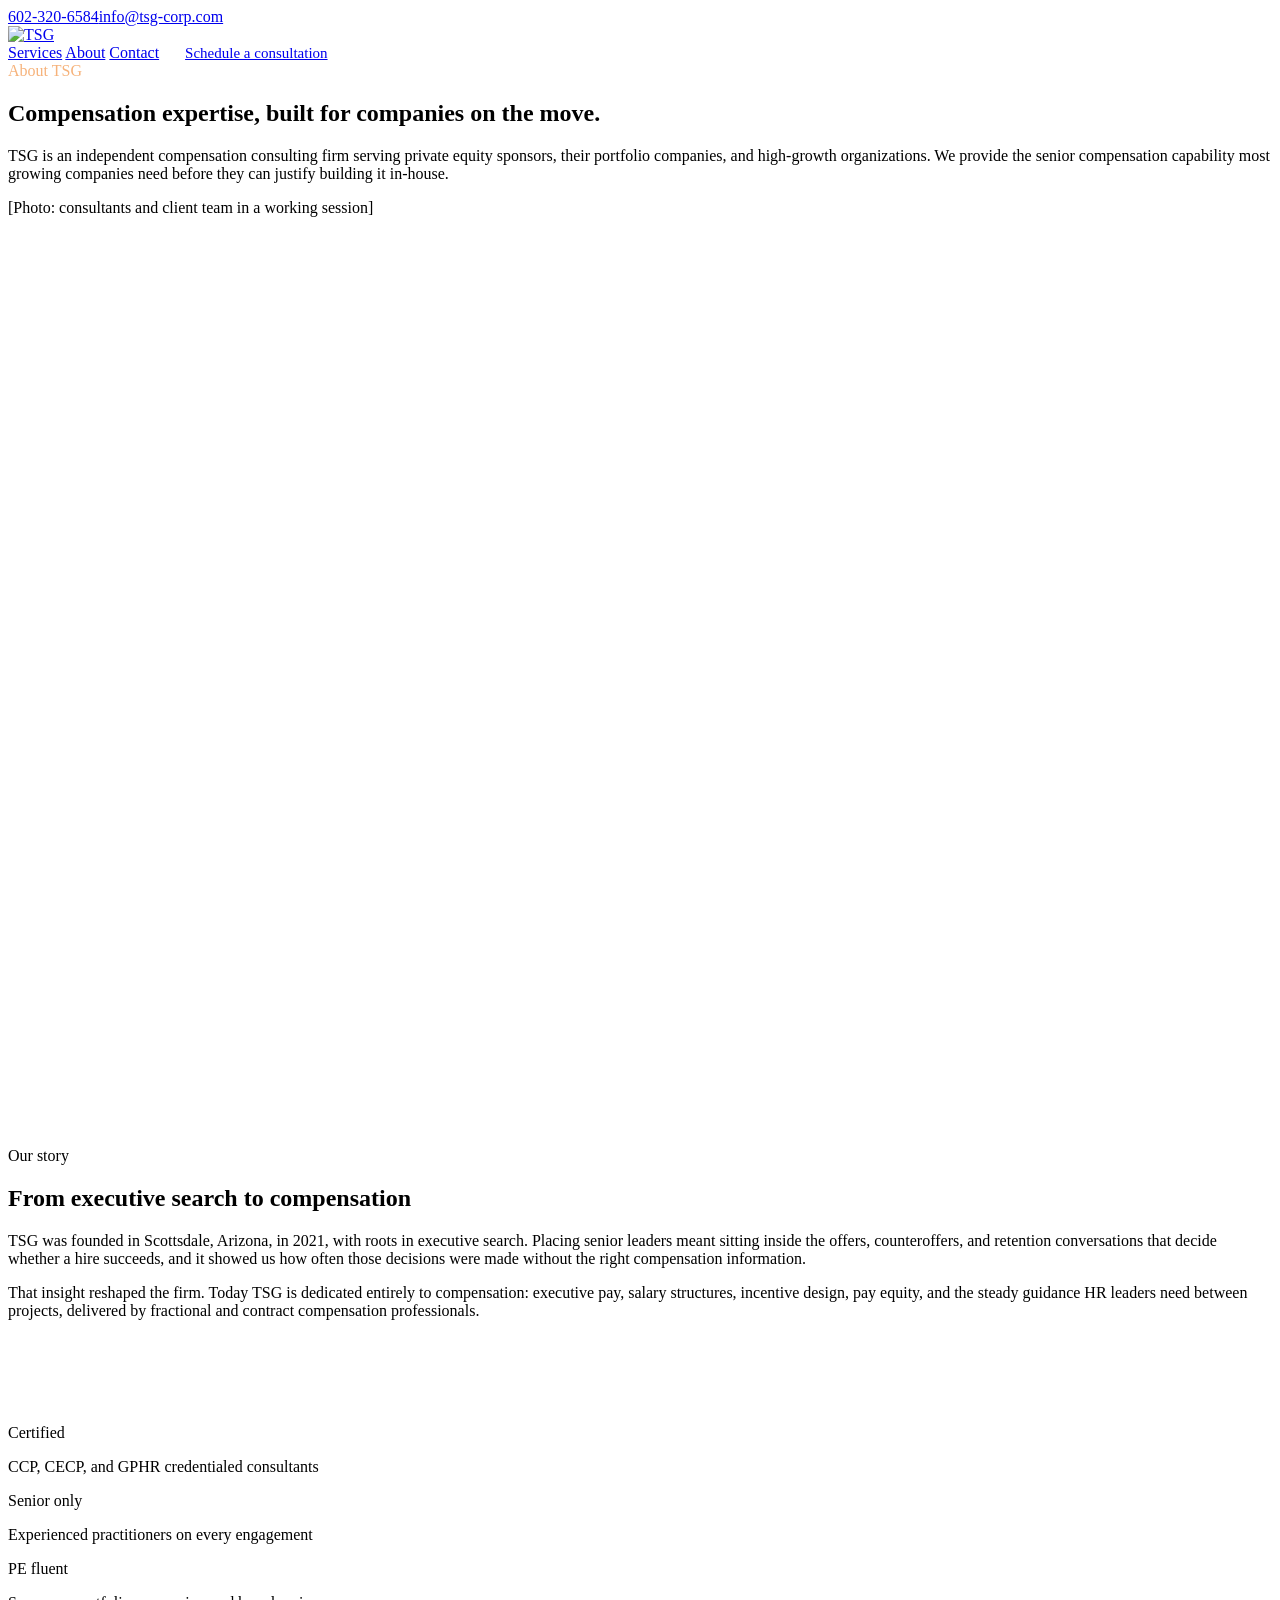
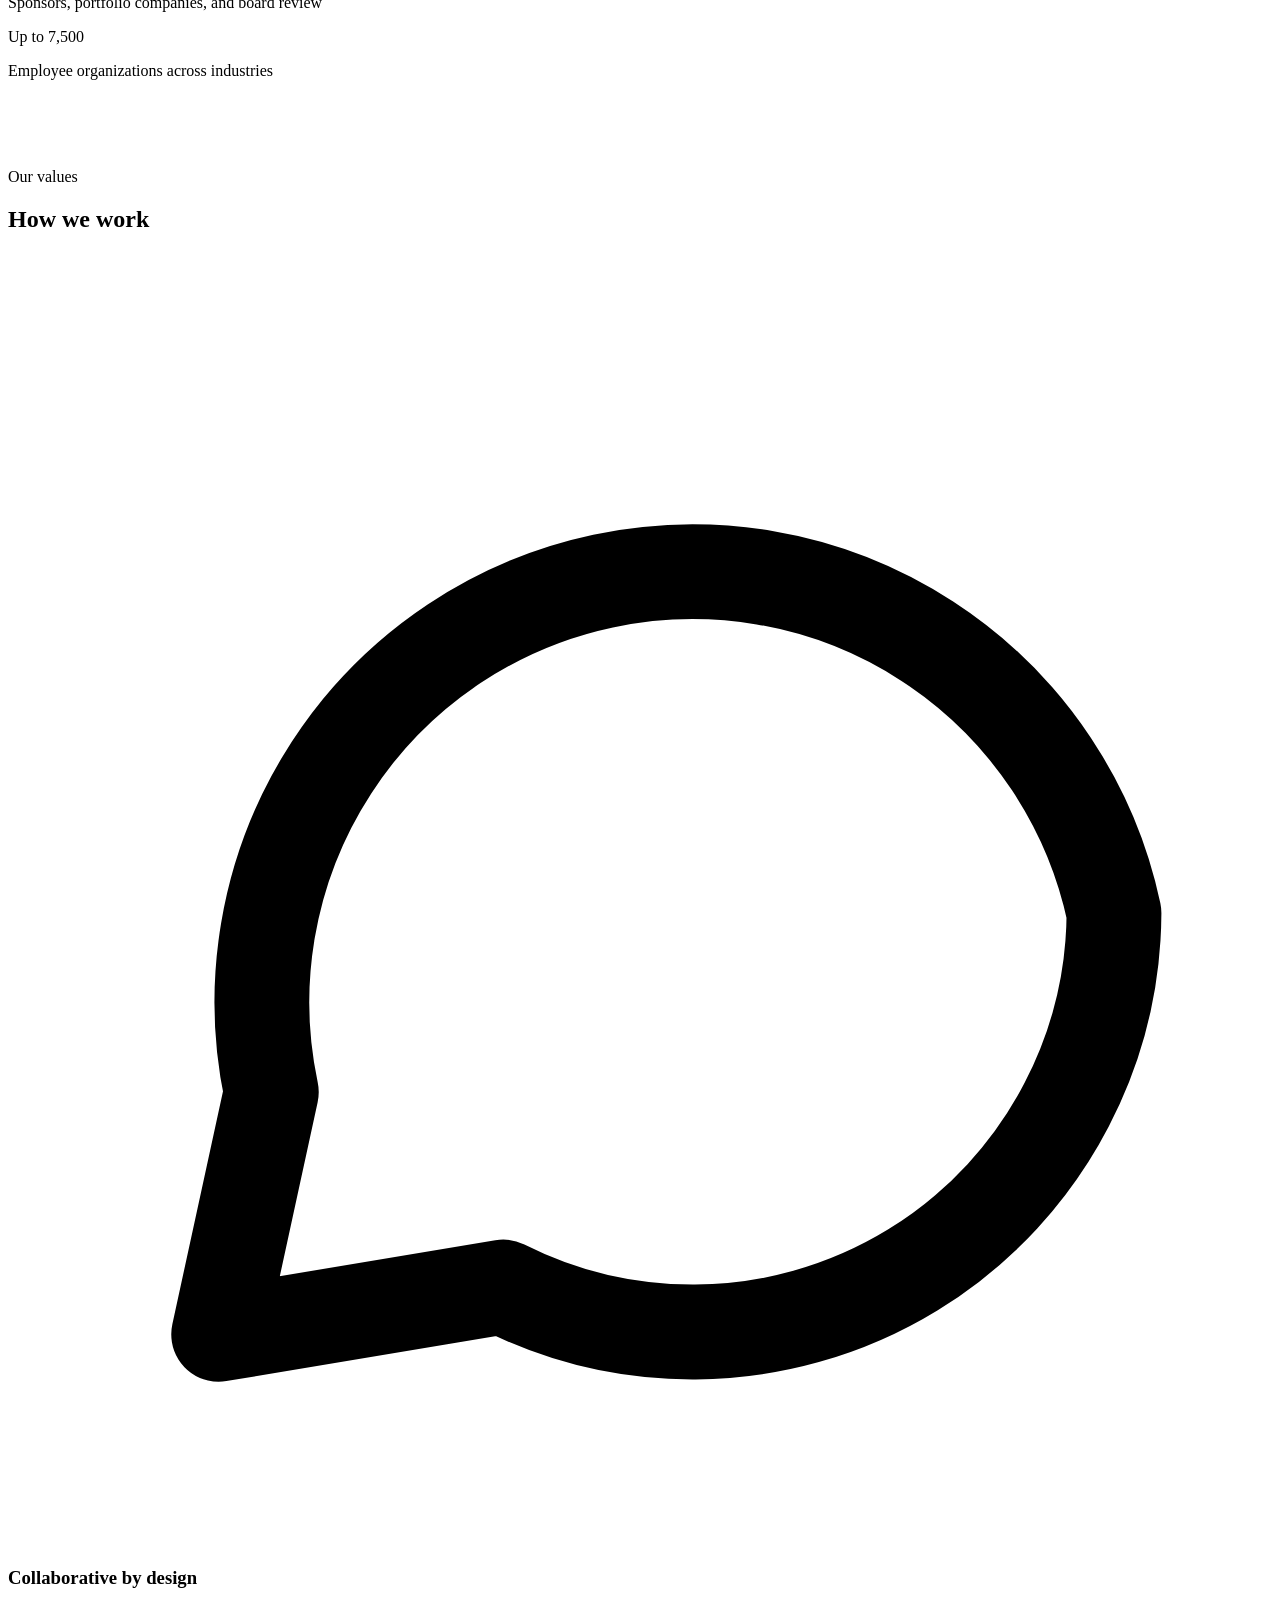
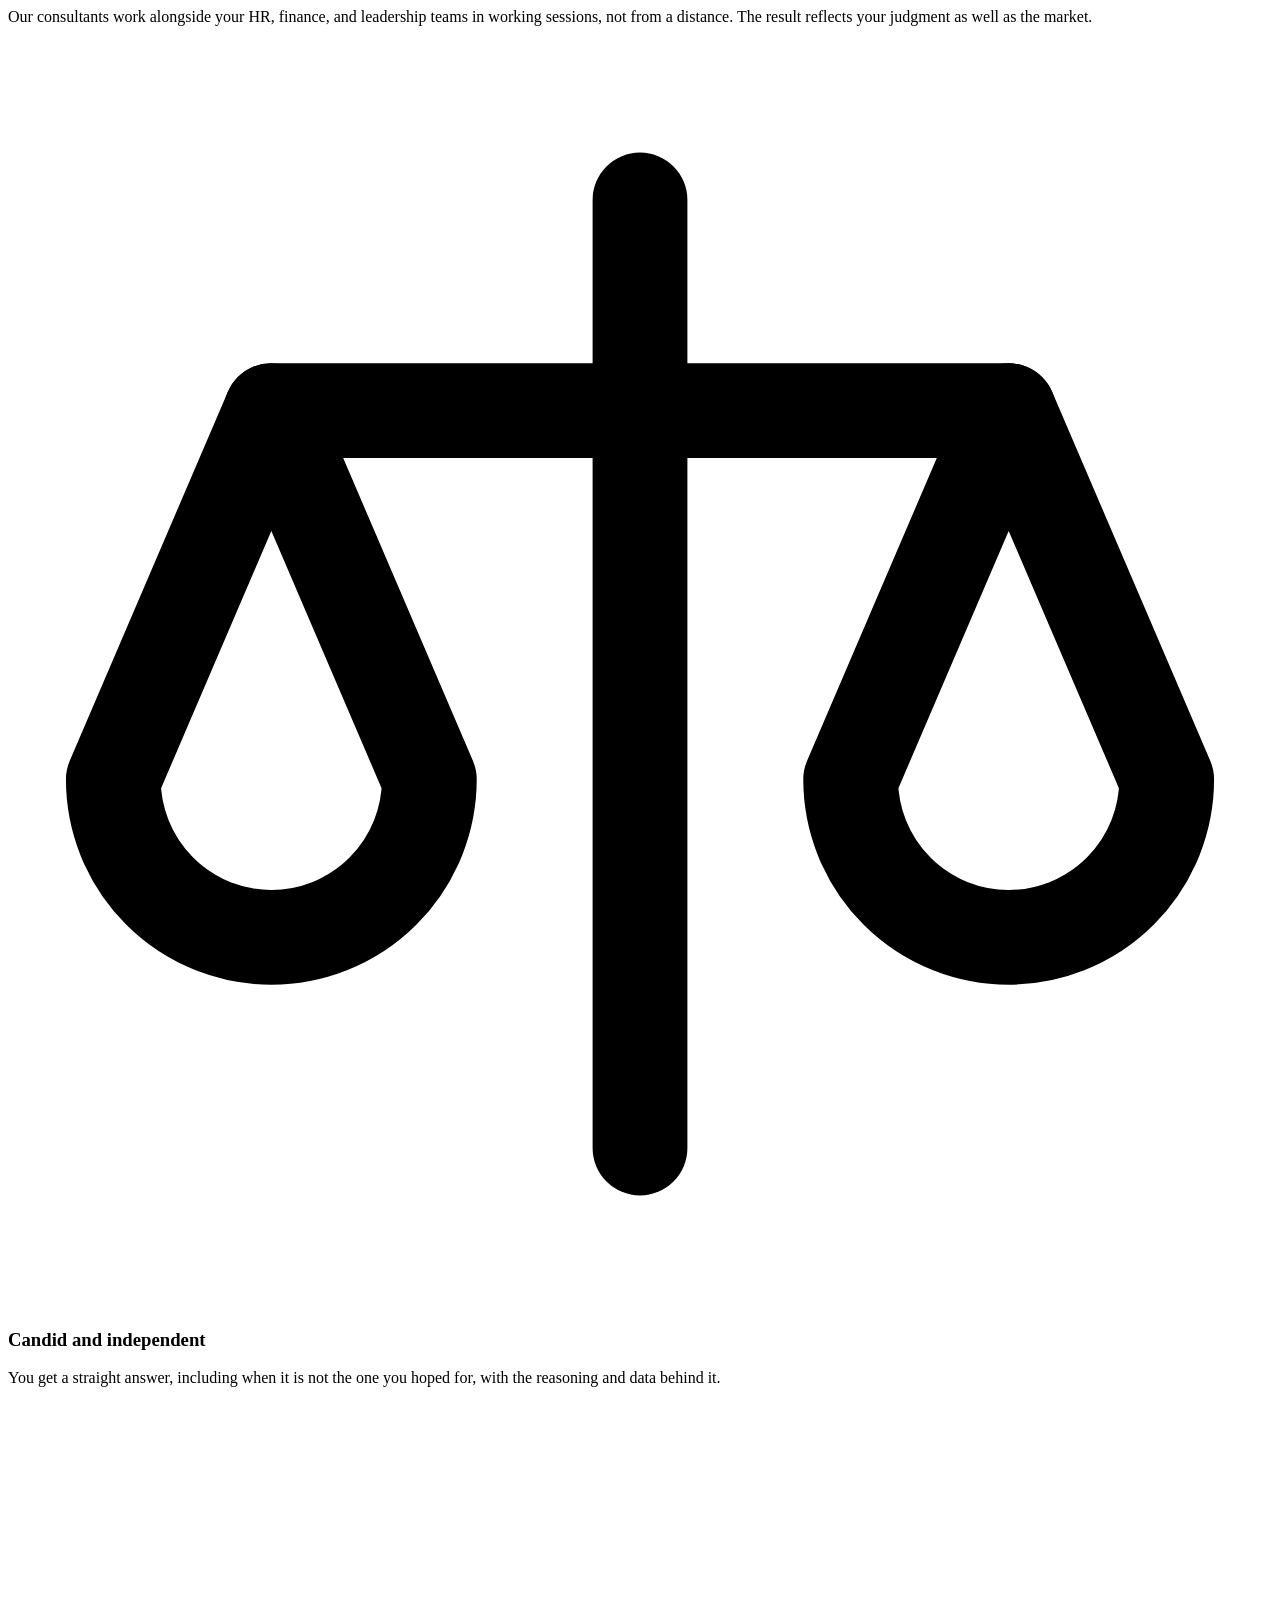
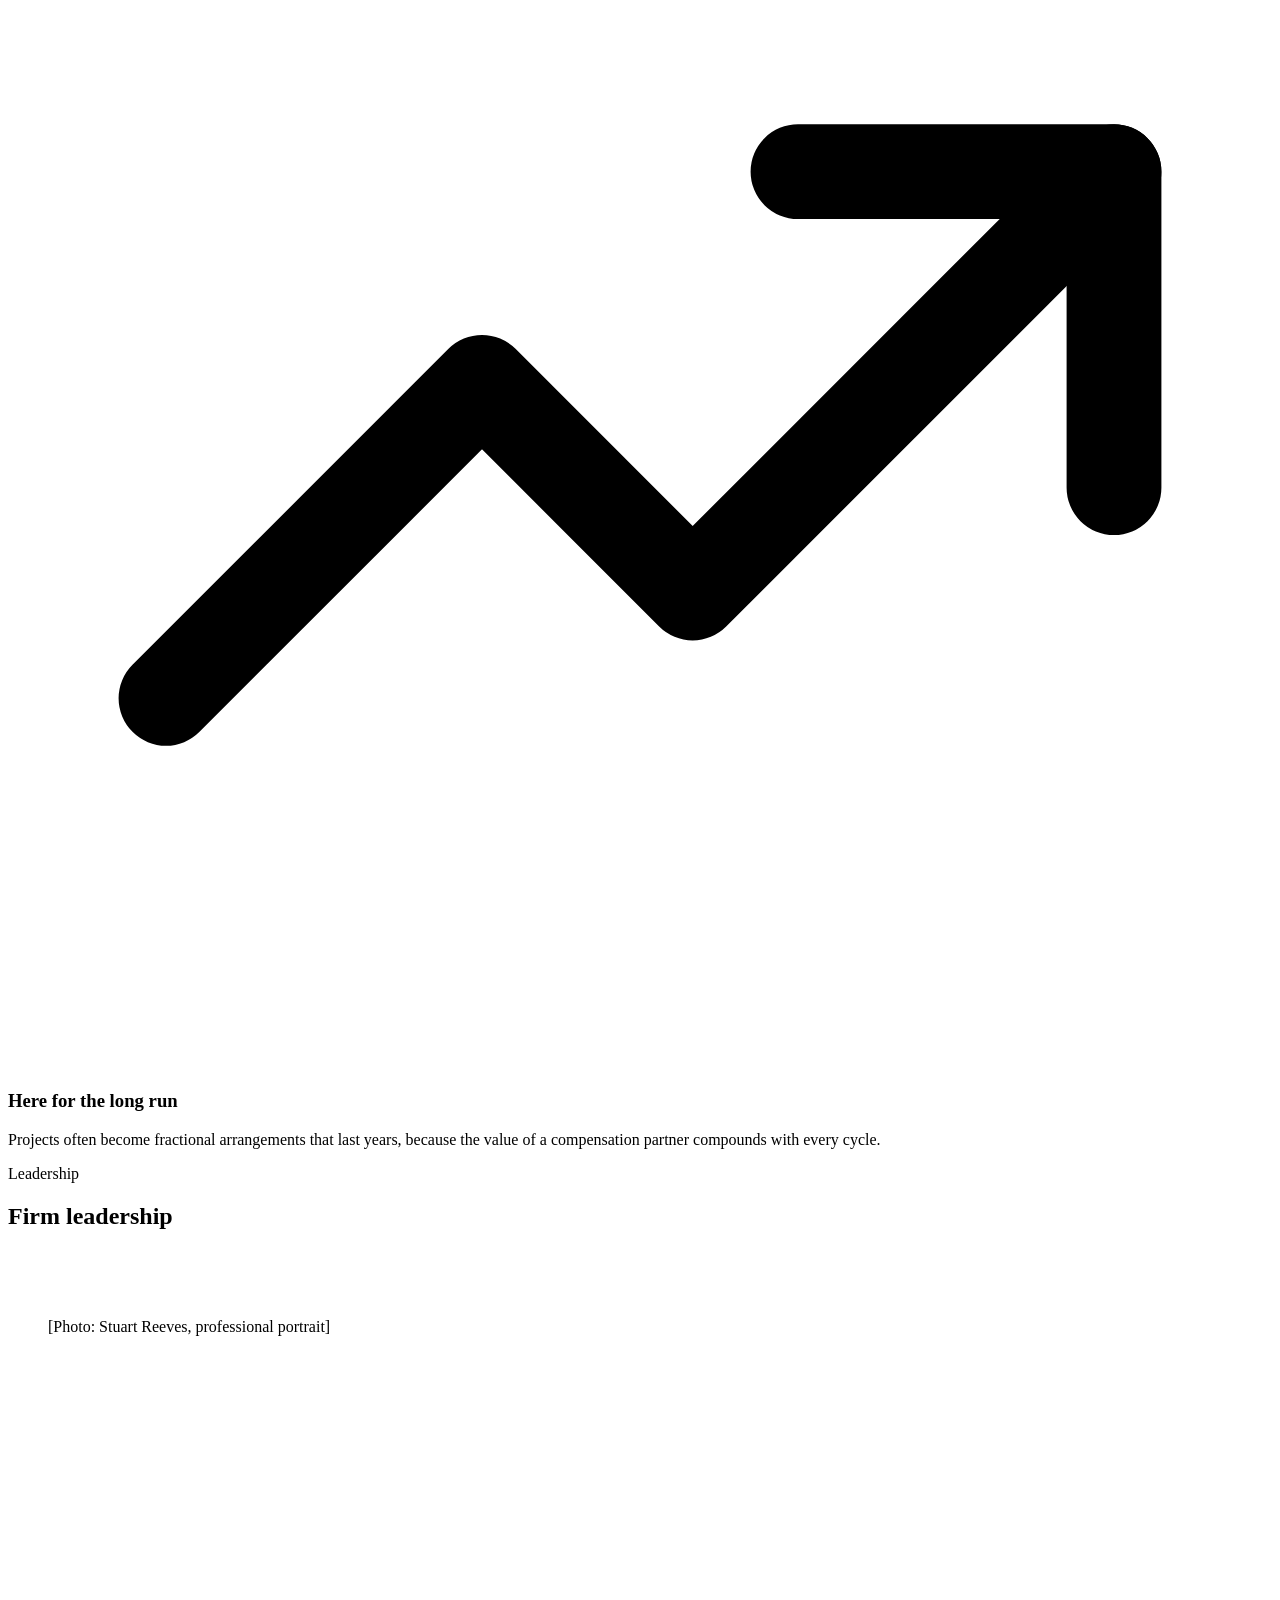
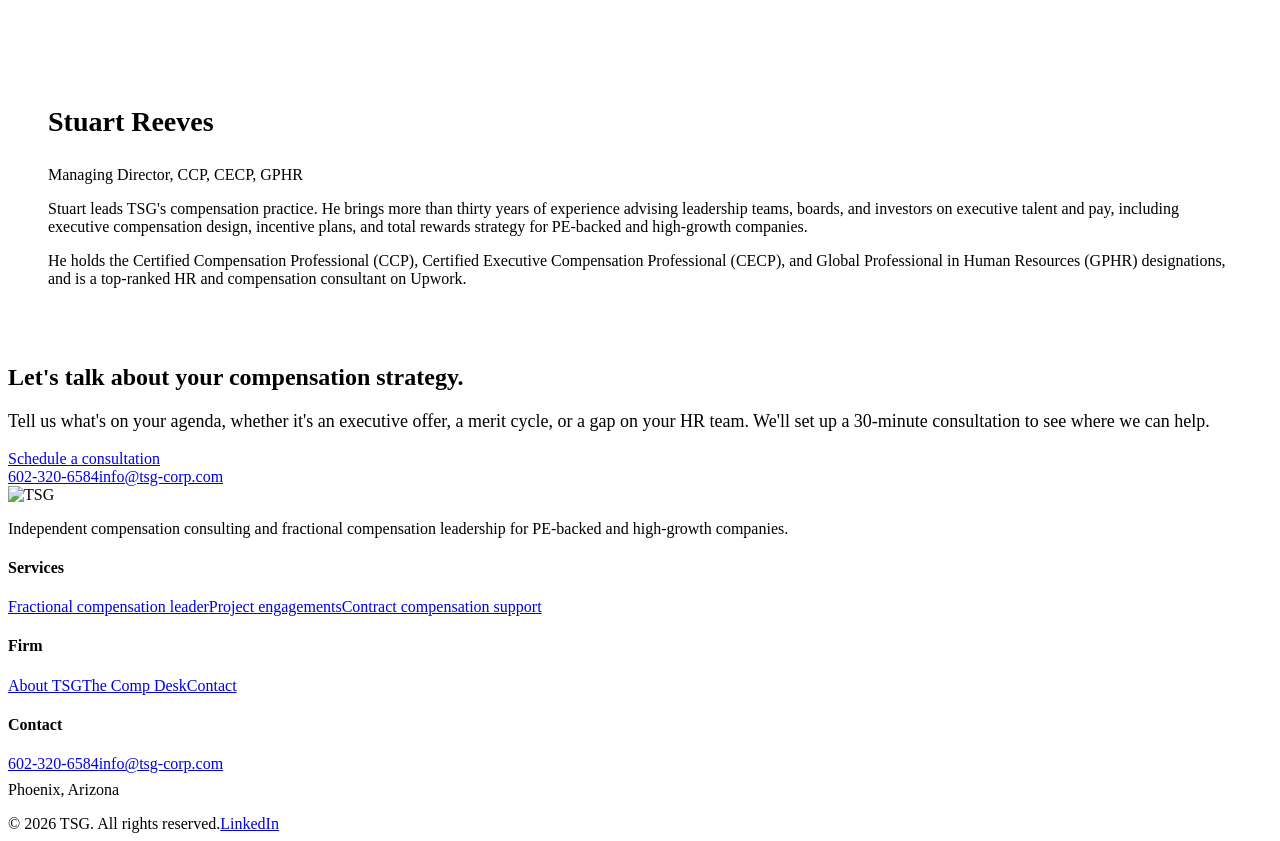
==== about.html @ 1a9d8fdf "Add files via upload" ====
<!doctype html>
<html lang="en">
<head>
<meta charset="utf-8">
<meta name="viewport" content="width=device-width, initial-scale=1">
<title>About TSG | Independent Compensation Consulting Firm</title>
<meta name="description" content="TSG is an independent compensation consulting firm serving PE sponsors, portfolio companies, and high-growth organizations.">
<link rel="icon" href="assets/logo-stacked.png" type="image/png">
<link rel="preconnect" href="https://fonts.googleapis.com">
<link rel="preconnect" href="https://fonts.gstatic.com" crossorigin>
<link href="https://fonts.googleapis.com/css2?family=Plus+Jakarta+Sans:wght@400;500;600;700;800&display=swap" rel="stylesheet">
<link rel="stylesheet" href="css/style.css">
</head>
<body>
<div class="topbar"><div class="wrap inner"><a href="tel:+16023206584">602-320-6584</a><a href="mailto:info@tsg-corp.com">info@tsg-corp.com</a></div></div>
<header class="navwrap">
  <nav class="wrap nav" aria-label="Main">
    <a href="index.html" aria-label="TSG home"><img src="assets/logo.png" alt="TSG"></a>
    <div class="nav-links">
      <a href="services.html" >Services</a>
      <a href="about.html" aria-current="page">About</a>
      <a href="contact.html" >Contact</a>
      <a class="btn" style="padding:12px 22px;font-size:15px" href="contact.html">Schedule a consultation</a>
    </div>
  </nav>
</header>
<main>
<section class="page-hero"><div class="wrap">
  <span class="eyebrow" style="color:#F6B27A">About TSG</span>
  <h1>Compensation expertise, built for companies on the move.</h1>
  <p class="lead">TSG is an independent compensation consulting firm serving private equity sponsors, their portfolio companies, and high-growth organizations. We provide the senior compensation capability most growing companies need before they can justify building it in-house.</p>
</div></section>

<section class="section"><div class="wrap band">
  <div class="ph" style="aspect-ratio:4/3">[Photo: consultants and client team in a working session]</div>
  <div class="stack">
    <span class="eyebrow">Our story</span>
    <h2>From executive search to compensation</h2>
    <p>TSG was founded in Scottsdale, Arizona, in 2021, with roots in executive search. Placing senior leaders meant sitting inside the offers, counteroffers, and retention conversations that decide whether a hire succeeds, and it showed us how often those decisions were made without the right compensation information.</p>
    <p>That insight reshaped the firm. Today TSG is dedicated entirely to compensation: executive pay, salary structures, incentive design, pay equity, and the steady guidance HR leaders need between projects, delivered by fractional and contract compensation professionals.</p>
  </div>
</div></section>

<section class="section stats" style="padding:72px 0"><div class="wrap grid grid-4">
  <div><p class="k">Certified</p><p>CCP, CECP, and GPHR credentialed consultants</p></div>
  <div><p class="k">Senior only</p><p>Experienced practitioners on every engagement</p></div>
  <div><p class="k">PE fluent</p><p>Sponsors, portfolio companies, and board review</p></div>
  <div><p class="k">Up to 7,500</p><p>Employee organizations across industries</p></div>
</div></section>

<section class="section alt"><div class="wrap">
  <div class="center"><span class="eyebrow">Our values</span><h2>How we work</h2></div>
  <div class="grid grid-3" style="margin-top:48px">
    <div class="card"><div class="icon"><svg viewBox="0 0 24 24" fill="none" stroke="currentColor" stroke-width="1.8" stroke-linecap="round" stroke-linejoin="round"><path d="M21 12a8 8 0 0 1-11.6 7.1L4 20l1-4.6A8 8 0 1 1 21 12z"/></svg></div><h3>Collaborative by design</h3><p>Our consultants work alongside your HR, finance, and leadership teams in working sessions, not from a distance. The result reflects your judgment as well as the market.</p></div>
    <div class="card"><div class="icon"><svg viewBox="0 0 24 24" fill="none" stroke="currentColor" stroke-width="1.8" stroke-linecap="round" stroke-linejoin="round"><path d="M12 3v18M5 7h14"/><path d="M5 7l-3 7a3 3 0 0 0 6 0zM19 7l-3 7a3 3 0 0 0 6 0z"/></svg></div><h3>Candid and independent</h3><p>You get a straight answer, including when it is not the one you hoped for, with the reasoning and data behind it.</p></div>
    <div class="card"><div class="icon"><svg viewBox="0 0 24 24" fill="none" stroke="currentColor" stroke-width="1.8" stroke-linecap="round" stroke-linejoin="round"><path d="M3 17l6-6 4 4 8-8"/><path d="M15 7h6v6"/></svg></div><h3>Here for the long run</h3><p>Projects often become fractional arrangements that last years, because the value of a compensation partner compounds with every cycle.</p></div>
  </div>
</div></section>

<section class="section"><div class="wrap">
  <div class="center"><span class="eyebrow">Leadership</span><h2>Firm leadership</h2></div>
  <div class="card band" style="margin-top:48px;padding:40px">
    <!-- Replace with: <img class="photo" src="assets/stuart-portrait.jpg" alt="Stuart Reeves"> -->
    <div class="ph" style="aspect-ratio:1/1;max-width:360px">[Photo: Stuart Reeves, professional portrait]</div>
    <div class="stack">
      <h3 style="font-size:28px">Stuart Reeves</h3>
      <p class="eyebrow" style="margin:4px 0 0">Managing Director, CCP, CECP, GPHR</p>
      <p>Stuart leads TSG's compensation practice. He brings more than thirty years of experience advising leadership teams, boards, and investors on executive talent and pay, including executive compensation design, incentive plans, and total rewards strategy for PE-backed and high-growth companies.</p>
      <p>He holds the Certified Compensation Professional (CCP), Certified Executive Compensation Professional (CECP), and Global Professional in Human Resources (GPHR) designations, and is a top-ranked HR and compensation consultant on Upwork.</p>
    </div>
  </div>
</div></section>
<section class="section"><div class="wrap"><div class="cta">
  <div><h2>Let's talk about your compensation strategy.</h2><p style="margin-top:16px;font-size:18px">Tell us what's on your agenda, whether it's an executive offer, a merit cycle, or a gap on your HR team. We'll set up a 30-minute consultation to see where we can help.</p></div>
  <div><a class="btn" href="contact.html">Schedule a consultation</a><div class="contact-list"><a href="tel:+16023206584">602-320-6584</a><a href="mailto:info@tsg-corp.com">info@tsg-corp.com</a></div></div>
</div></div></section>
</main>
<footer class="footer">
  <div class="wrap">
    <div class="cols">
      <div><img src="assets/logo.png" alt="TSG"><p style="margin-top:16px">Independent compensation consulting and fractional compensation leadership for PE-backed and high-growth companies.</p></div>
      <div><h4>Services</h4><a href="services.html">Fractional compensation leader</a><a href="services.html">Project engagements</a><a href="services.html">Contract compensation support</a></div>
      <div><h4>Firm</h4><a href="about.html">About TSG</a><a href="https://www.linkedin.com/" target="_blank" rel="noopener">The Comp Desk</a><a href="contact.html">Contact</a></div>
      <div><h4>Contact</h4><a href="tel:+16023206584">602-320-6584</a><a href="mailto:info@tsg-corp.com">info@tsg-corp.com</a><p style="margin-top:8px">Phoenix, Arizona</p></div>
    </div>
    <div class="legal"><span>© 2026 TSG. All rights reserved.</span><span><a href="https://www.linkedin.com/" target="_blank" rel="noopener" style="display:inline">LinkedIn</a></span></div>
  </div>
</footer>
</body>
</html>
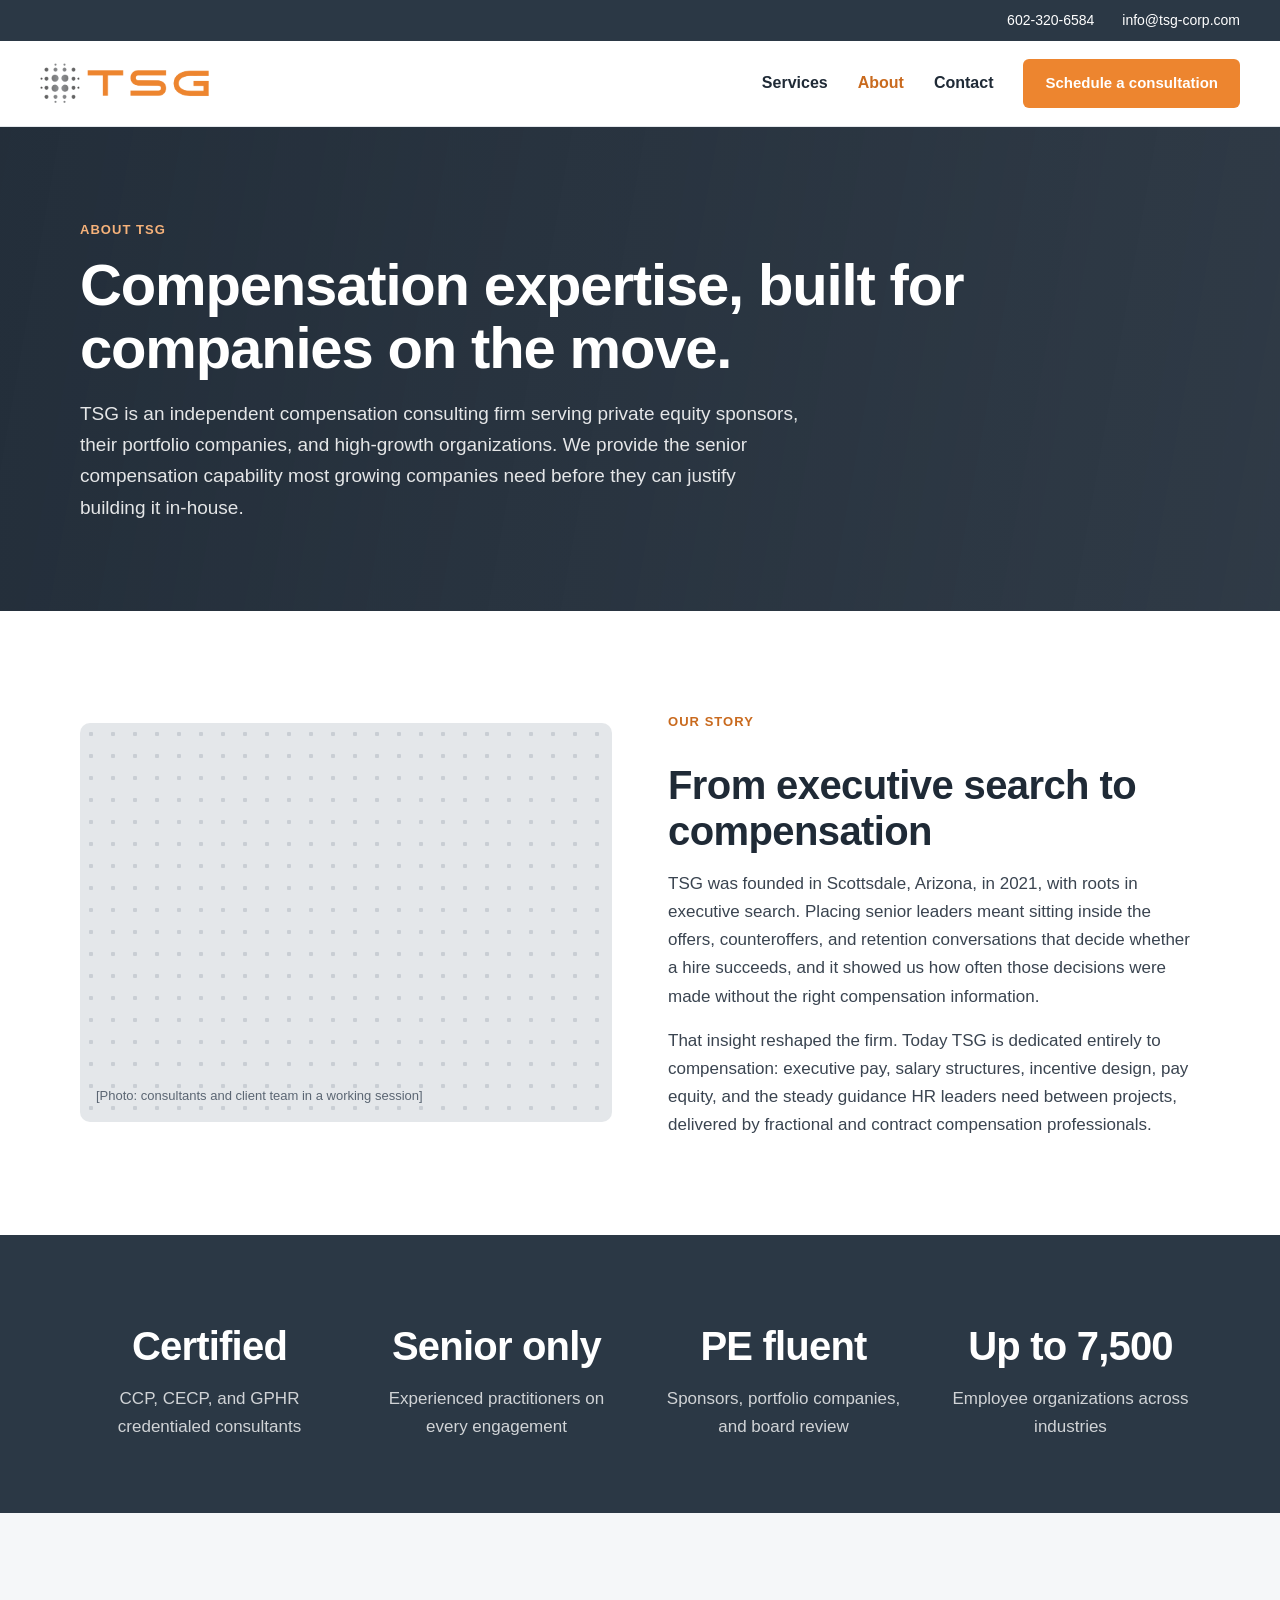
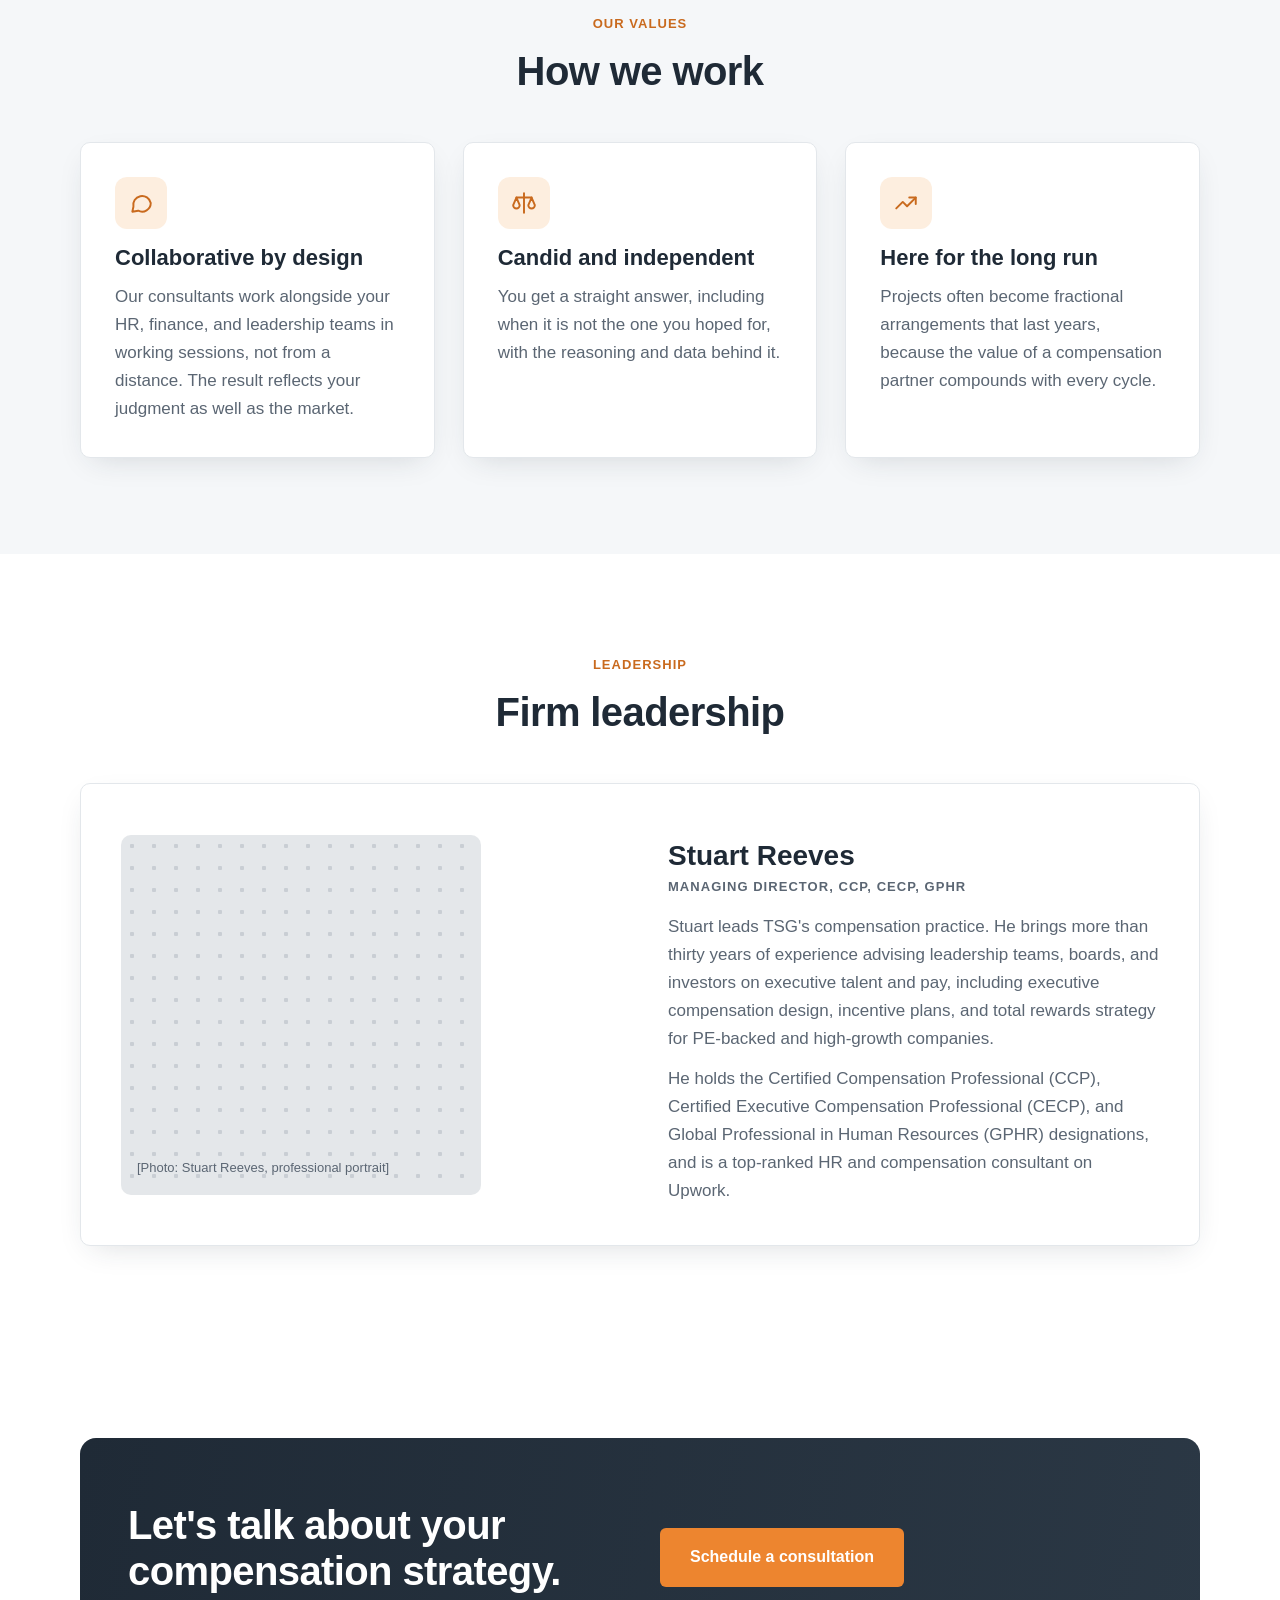
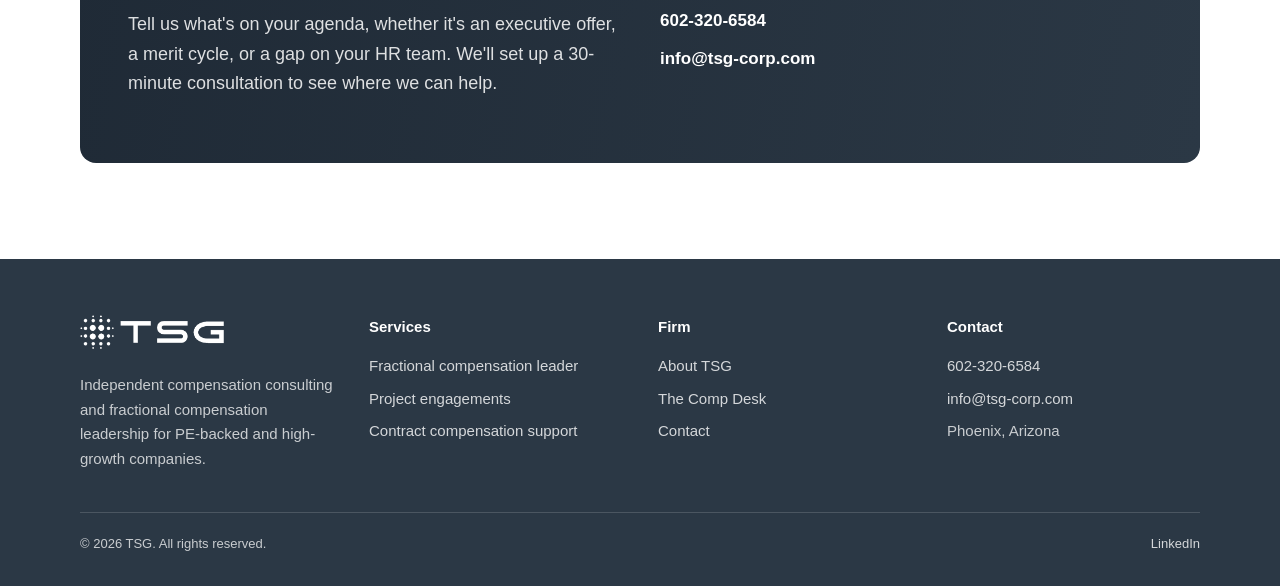
==== commit ed94a2f1: "Add files via upload" ====
--- a/about.html
+++ b/about.html
@@ -5,17 +5,17 @@
 <meta name="viewport" content="width=device-width, initial-scale=1">
 <title>About TSG | Independent Compensation Consulting Firm</title>
 <meta name="description" content="TSG is an independent compensation consulting firm serving PE sponsors, portfolio companies, and high-growth organizations.">
-<link rel="icon" href="assets/logo-stacked.png" type="image/png">
+<link rel="icon" href="logo-stacked.png" type="image/png">
 <link rel="preconnect" href="https://fonts.googleapis.com">
 <link rel="preconnect" href="https://fonts.gstatic.com" crossorigin>
 <link href="https://fonts.googleapis.com/css2?family=Plus+Jakarta+Sans:wght@400;500;600;700;800&display=swap" rel="stylesheet">
-<link rel="stylesheet" href="css/style.css">
+<link rel="stylesheet" href="style.css">
 </head>
 <body>
 <div class="topbar"><div class="wrap inner"><a href="tel:+16023206584">602-320-6584</a><a href="mailto:info@tsg-corp.com">info@tsg-corp.com</a></div></div>
 <header class="navwrap">
   <nav class="wrap nav" aria-label="Main">
-    <a href="index.html" aria-label="TSG home"><img src="assets/logo.png" alt="TSG"></a>
+    <a href="index.html" aria-label="TSG home"><img src="logo.png" alt="TSG"></a>
     <div class="nav-links">
       <a href="services.html" >Services</a>
       <a href="about.html" aria-current="page">About</a>
@@ -78,7 +78,7 @@
 <footer class="footer">
   <div class="wrap">
     <div class="cols">
-      <div><img src="assets/logo.png" alt="TSG"><p style="margin-top:16px">Independent compensation consulting and fractional compensation leadership for PE-backed and high-growth companies.</p></div>
+      <div><img src="logo.png" alt="TSG"><p style="margin-top:16px">Independent compensation consulting and fractional compensation leadership for PE-backed and high-growth companies.</p></div>
       <div><h4>Services</h4><a href="services.html">Fractional compensation leader</a><a href="services.html">Project engagements</a><a href="services.html">Contract compensation support</a></div>
       <div><h4>Firm</h4><a href="about.html">About TSG</a><a href="https://www.linkedin.com/" target="_blank" rel="noopener">The Comp Desk</a><a href="contact.html">Contact</a></div>
       <div><h4>Contact</h4><a href="tel:+16023206584">602-320-6584</a><a href="mailto:info@tsg-corp.com">info@tsg-corp.com</a><p style="margin-top:8px">Phoenix, Arizona</p></div>
--- a/style.css
+++ b/style.css
@@ -0,0 +1,129 @@
+:root{--ink:#1F2A36;--text:#3A4450;--muted:#5B6673;--line:#E3E7EB;--bg:#FFFFFF;--bg-alt:#F5F7F9;--slate:#2B3845;--accent:#ED852F;--accent-dark:#C96A1E;--sans:'Plus Jakarta Sans','Helvetica Neue',Arial,sans-serif;--radius:10px;--shadow:0 10px 30px -12px rgba(31,42,54,.18)}
+*{box-sizing:border-box}
+html{scroll-behavior:smooth}
+body{margin:0;background:var(--bg);color:var(--text);font-family:var(--sans);font-size:17px;line-height:1.65}
+img{max-width:100%}
+a{color:var(--ink)}
+h1,h2,h3{margin:0;font-family:var(--sans);color:var(--ink);line-height:1.15;font-weight:700}
+h1{font-size:clamp(38px,4.8vw,58px);letter-spacing:-0.02em;line-height:1.08}
+h2{font-size:clamp(30px,3.2vw,40px);letter-spacing:-0.015em}
+h3{font-size:22px}
+p{margin:0}
+.wrap{max-width:1200px;margin:0 auto;padding:0 24px}
+@media(min-width:760px){.wrap{padding:0 40px}}
+.section{padding:72px 0}
+@media(min-width:760px){.section{padding:96px 0}}
+.alt{background:var(--bg-alt)}
+.center{text-align:center}
+.center .lead{margin-left:auto;margin-right:auto}
+.lead{font-size:19px;color:var(--muted);max-width:720px}
+.muted{color:var(--muted)}
+.eyebrow{display:inline-block;font-size:13px;font-weight:700;letter-spacing:.08em;text-transform:uppercase;color:var(--accent-dark);margin-bottom:14px}
+.stack>*+*{margin-top:16px}
+.grid{display:grid;gap:28px}
+.grid-2{grid-template-columns:repeat(auto-fit,minmax(320px,1fr))}
+.grid-3{grid-template-columns:repeat(auto-fit,minmax(280px,1fr))}
+.grid-4{grid-template-columns:repeat(auto-fit,minmax(230px,1fr))}
+.align-center{align-items:center}
+.btn{display:inline-block;background:var(--accent);color:#fff;padding:16px 30px;border-radius:6px;text-decoration:none;font-weight:700;font-size:16px;transition:background .15s}
+.btn:hover{background:var(--accent-dark);color:#fff}
+.btn-dark{background:var(--ink)}.btn-dark:hover{background:#0F161E}
+.btn-light{background:#fff;color:var(--ink)}.btn-light:hover{background:var(--bg-alt);color:var(--ink)}
+.btn-outline{display:inline-block;border:2px solid var(--ink);padding:10px 20px;border-radius:6px;text-decoration:none;font-weight:700;font-size:15px}
+.btn-outline:hover{background:var(--ink);color:#fff}
+.link{text-decoration:none;font-weight:700;color:var(--accent-dark)}
+.link:hover{text-decoration:underline}
+.actions{display:flex;gap:16px;flex-wrap:wrap;align-items:center;margin-top:36px}
+/* nav */
+.topbar{background:var(--slate);color:#fff;font-size:14px}
+.topbar .inner{display:flex;justify-content:flex-end;gap:28px;padding:9px 0}
+.topbar a{color:#fff;text-decoration:none}
+.navwrap{position:sticky;top:0;background:#fff;z-index:20;border-bottom:1px solid var(--line)}
+.nav{display:flex;align-items:center;justify-content:space-between;flex-wrap:wrap;gap:16px;padding:18px 0}
+.nav img{height:40px;width:auto;display:block}
+.nav-links{display:flex;align-items:center;gap:30px;flex-wrap:wrap;font-size:16px;font-weight:600}
+.nav-links a{text-decoration:none}
+.nav-links a[aria-current]{color:var(--accent-dark)}
+/* hero */
+.hero{position:relative;color:#fff;background:linear-gradient(100deg,rgba(31,42,54,.92) 0%,rgba(31,42,54,.75) 55%,rgba(31,42,54,.45) 100%),var(--hero-img,#55606C);background-size:cover;background-position:center;padding:120px 0}
+.hero h1{color:#fff}
+.hero .lead{color:rgba(255,255,255,.88)}
+.hero-inner{max-width:680px}
+.hero-note{position:absolute;right:24px;bottom:16px;font-size:12px;color:rgba(255,255,255,.6)}
+.hero-cards{display:grid;grid-template-columns:repeat(auto-fit,minmax(220px,1fr));gap:20px;margin-top:-56px;position:relative;z-index:2}
+.hero-card{background:#fff;border-radius:var(--radius);padding:26px 28px;box-shadow:var(--shadow);border-top:4px solid var(--accent)}
+.hero-card .k{font-size:28px;font-weight:800;color:var(--ink);letter-spacing:-0.01em}
+.hero-card p{margin-top:6px;font-size:15px;color:var(--muted)}
+/* page hero (interior) */
+.page-hero{background:linear-gradient(100deg,rgba(31,42,54,.92),rgba(31,42,54,.7)),var(--hero-img,#55606C);background-size:cover;background-position:center;color:#fff;padding:88px 0}
+.page-hero h1{color:#fff}.page-hero .lead{color:rgba(255,255,255,.88);margin-top:18px}
+/* cards */
+.card{background:#fff;border-radius:var(--radius);padding:34px;box-shadow:var(--shadow);border:1px solid var(--line)}
+.card h3{margin-top:16px}
+.card p{margin-top:12px;color:var(--muted)}
+.card .link{display:inline-block;margin-top:18px}
+.icon{width:52px;height:52px;border-radius:12px;background:#FDEEDF;display:flex;align-items:center;justify-content:center;color:var(--accent-dark)}
+.icon svg{width:26px;height:26px}
+.model{background:#fff;border-radius:var(--radius);padding:36px;box-shadow:var(--shadow);border:1px solid var(--line);display:flex;flex-direction:column}
+.model .tag{font-size:13px;font-weight:700;color:var(--accent-dark);text-transform:uppercase;letter-spacing:.06em}
+.model h3{margin-top:10px;font-size:24px}
+.model .for{margin-top:8px;color:var(--muted);font-size:15px}
+.model ul{margin:20px 0 0;padding:0;list-style:none;color:var(--text)}
+.model li{padding-left:28px;position:relative;margin-top:10px}
+.model li::before{content:"";position:absolute;left:0;top:9px;width:16px;height:16px;border-radius:50%;background:#FDEEDF;border:2px solid var(--accent)}
+.model .btn{margin-top:auto;align-self:flex-start;margin-top:28px}
+/* steps */
+.steps{counter-reset:s}
+.step{background:#fff;border-radius:var(--radius);padding:30px;border:1px solid var(--line);position:relative}
+.step .num{width:44px;height:44px;border-radius:50%;background:var(--accent);color:#fff;font-weight:800;display:flex;align-items:center;justify-content:center;font-size:18px}
+.step h3{margin-top:18px;font-size:21px}
+.step p{margin-top:10px;color:var(--muted)}
+/* image + text bands */
+.band{display:grid;grid-template-columns:repeat(auto-fit,minmax(320px,1fr));gap:56px;align-items:center}
+.ph{background-color:#E4E7EA;background-image:radial-gradient(#C9CED4 2px,transparent 2.5px);background-size:22px 22px;display:flex;align-items:flex-end;padding:16px;font-size:13px;color:var(--muted);border-radius:var(--radius)}
+.photo{border-radius:var(--radius);object-fit:cover;width:100%;height:100%;box-shadow:var(--shadow)}
+.checks{list-style:none;padding:0;margin:24px 0 0}
+.checks li{padding-left:34px;position:relative;margin-top:14px}
+.checks li::before{content:"";position:absolute;left:0;top:4px;width:22px;height:22px;border-radius:50%;background:var(--accent)}
+.checks li::after{content:"";position:absolute;left:7px;top:9px;width:8px;height:5px;border-left:2.5px solid #fff;border-bottom:2.5px solid #fff;transform:rotate(-45deg)}
+/* dark stats band */
+.stats{background:var(--slate);color:#fff}
+.stats .grid div{text-align:center}
+.stats .k{font-size:40px;font-weight:800;color:#fff;letter-spacing:-0.02em}
+.stats p{color:rgba(255,255,255,.78);margin-top:6px}
+/* quotes */
+.quote{margin:0;background:#fff;border-radius:var(--radius);padding:36px;box-shadow:var(--shadow);border:1px solid var(--line)}
+.quote .mark{font-size:54px;line-height:.6;color:var(--accent);font-weight:800;font-family:Georgia,serif}
+.quote blockquote{margin:14px 0 0;font-size:19px;line-height:1.55;color:var(--ink)}
+.quote figcaption{margin-top:20px;font-size:15px;color:var(--muted)}
+/* client ticker */
+.ticker-section{padding:36px 0;background:#fff;border-bottom:1px solid var(--line)}
+.ticker-label{text-align:center;font-size:13px;font-weight:700;letter-spacing:.08em;text-transform:uppercase;color:var(--muted);margin-bottom:22px}
+.ticker{overflow:hidden;position:relative;-webkit-mask-image:linear-gradient(90deg,transparent,#000 10%,#000 90%,transparent);mask-image:linear-gradient(90deg,transparent,#000 10%,#000 90%,transparent)}
+.ticker-track{display:flex;width:max-content;gap:64px;padding-right:64px;animation:ticker 100s linear infinite}
+.ticker:hover .ticker-track{animation-play-state:paused}
+.ticker-item{display:flex;align-items:center;height:48px;font-size:22px;font-weight:700;color:#8A95A1;white-space:nowrap}
+.ticker-item img{height:40px;width:auto;filter:grayscale(1);opacity:.8}
+@keyframes ticker{from{transform:translateX(0)}to{transform:translateX(-50%)}}
+@media(prefers-reduced-motion:reduce){.ticker-track{animation:none;flex-wrap:wrap;justify-content:center;width:auto;gap:32px 48px}.ticker{mask-image:none;-webkit-mask-image:none}}
+/* cta */
+.cta{background:linear-gradient(100deg,var(--ink),var(--slate));color:#fff;border-radius:16px;padding:64px 48px;display:grid;grid-template-columns:repeat(auto-fit,minmax(300px,1fr));gap:40px;align-items:center}
+.cta h2{color:#fff}.cta p{color:rgba(255,255,255,.85)}
+.cta .contact-list a{color:#fff}
+.contact-list{display:flex;flex-direction:column;gap:10px;margin-top:20px}
+.contact-list a{text-decoration:none;font-weight:700;word-break:break-all}
+/* forms */
+form label{display:block;font-weight:600;font-size:15px;margin-top:20px;color:var(--ink)}
+form input,form textarea,form select{width:100%;margin-top:8px;padding:14px;border:1px solid #CBD2D9;border-radius:6px;font:inherit;font-size:16px;background:#fff}
+form input:focus,form textarea:focus,form select:focus{outline:2px solid var(--accent);border-color:var(--accent)}
+form textarea{min-height:140px;resize:vertical}
+form button{margin-top:24px;border:0;cursor:pointer;width:100%}
+/* footer */
+.footer{background:var(--slate);color:rgba(255,255,255,.75);padding:56px 0 32px;font-size:15px}
+.footer .cols{display:grid;grid-template-columns:repeat(auto-fit,minmax(200px,1fr));gap:36px}
+.footer h4{margin:0 0 14px;color:#fff;font-size:15px}
+.footer a{color:rgba(255,255,255,.8);text-decoration:none;display:block;margin-top:8px}
+.footer a:hover{color:#fff}
+.footer img{height:34px;width:auto;filter:brightness(0) invert(1)}
+.footer .legal{border-top:1px solid rgba(255,255,255,.15);margin-top:40px;padding-top:20px;font-size:13px;display:flex;justify-content:space-between;flex-wrap:wrap;gap:12px}
+a:focus-visible,button:focus-visible{outline:3px solid var(--accent);outline-offset:3px}
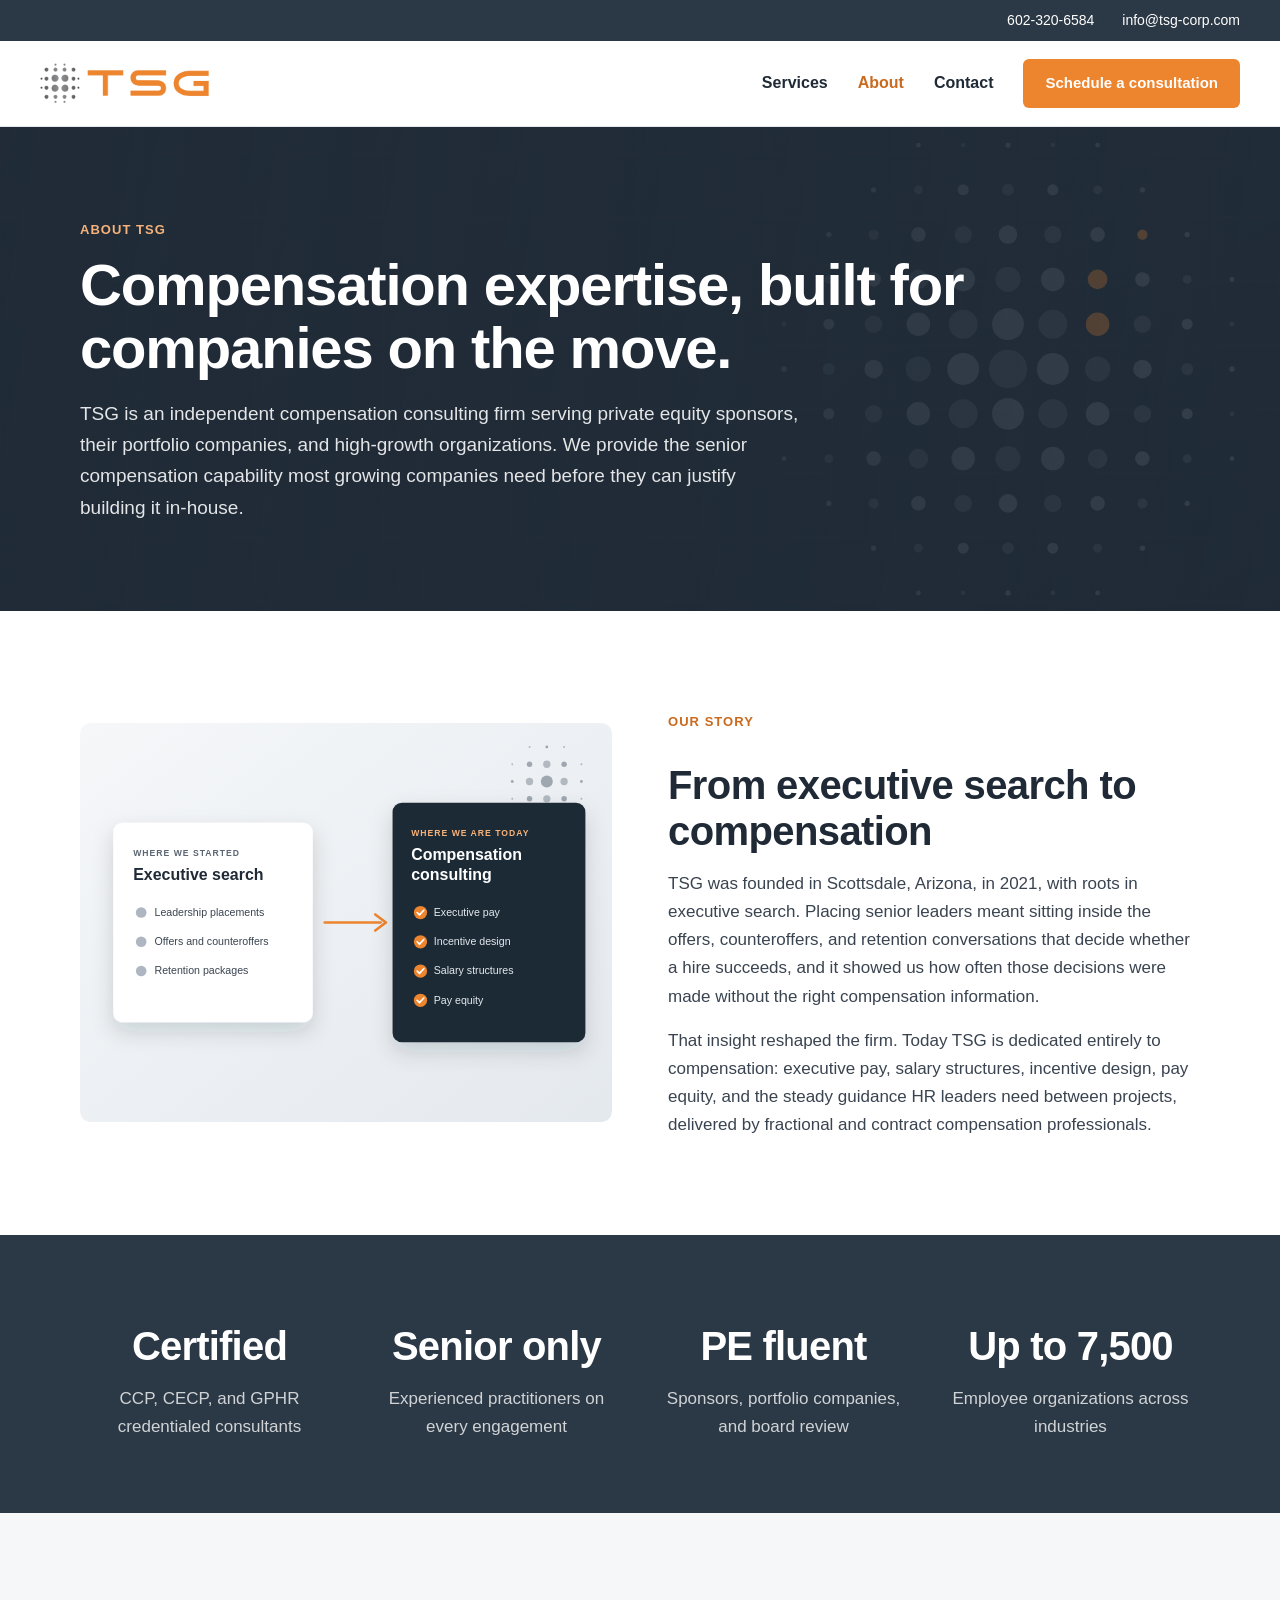
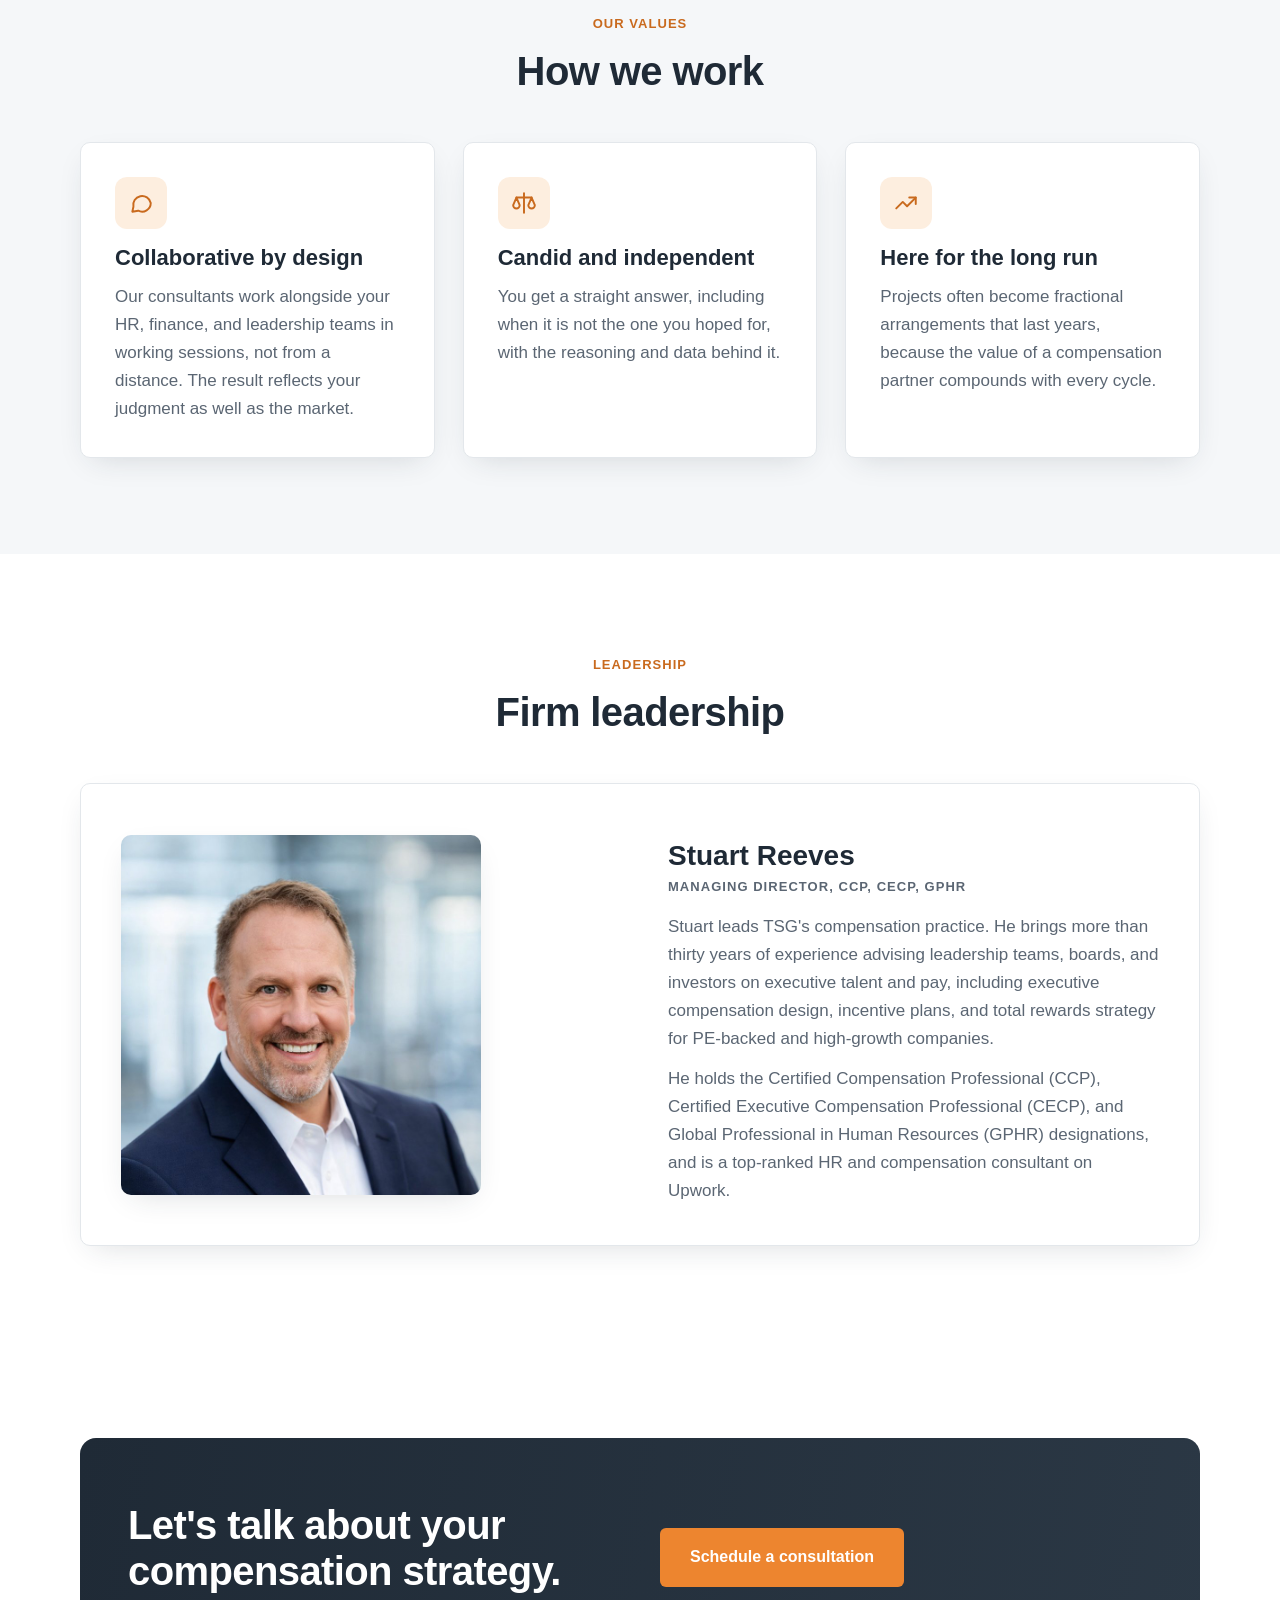
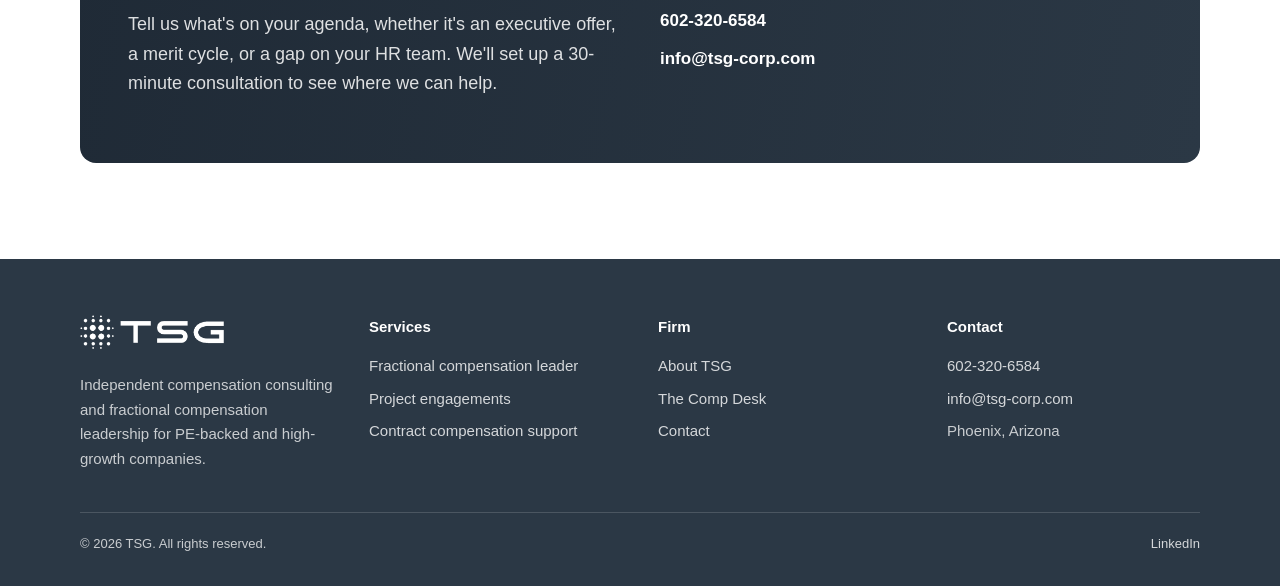
==== commit 50401f75: "Add files via upload" ====
--- a/about.html
+++ b/about.html
@@ -32,7 +32,7 @@
 </div></section>
 
 <section class="section"><div class="wrap band">
-  <div class="ph" style="aspect-ratio:4/3">[Photo: consultants and client team in a working session]</div>
+  <img class="photo" src="about-story.svg" alt="TSG's evolution from executive search to compensation consulting" style="aspect-ratio:4/3;height:auto;box-shadow:none">
   <div class="stack">
     <span class="eyebrow">Our story</span>
     <h2>From executive search to compensation</h2>
@@ -60,8 +60,7 @@
 <section class="section"><div class="wrap">
   <div class="center"><span class="eyebrow">Leadership</span><h2>Firm leadership</h2></div>
   <div class="card band" style="margin-top:48px;padding:40px">
-    <!-- Replace with: <img class="photo" src="assets/stuart-portrait.jpg" alt="Stuart Reeves"> -->
-    <div class="ph" style="aspect-ratio:1/1;max-width:360px">[Photo: Stuart Reeves, professional portrait]</div>
+    <img class="photo" src="stuart-reeves.jpg" alt="Stuart Reeves, Managing Director of TSG" style="aspect-ratio:1/1;max-width:360px;height:auto">
     <div class="stack">
       <h3 style="font-size:28px">Stuart Reeves</h3>
       <p class="eyebrow" style="margin:4px 0 0">Managing Director, CCP, CECP, GPHR</p>
@@ -80,10 +79,10 @@
     <div class="cols">
       <div><img src="logo.png" alt="TSG"><p style="margin-top:16px">Independent compensation consulting and fractional compensation leadership for PE-backed and high-growth companies.</p></div>
       <div><h4>Services</h4><a href="services.html">Fractional compensation leader</a><a href="services.html">Project engagements</a><a href="services.html">Contract compensation support</a></div>
-      <div><h4>Firm</h4><a href="about.html">About TSG</a><a href="https://www.linkedin.com/" target="_blank" rel="noopener">The Comp Desk</a><a href="contact.html">Contact</a></div>
+      <div><h4>Firm</h4><a href="about.html">About TSG</a><a href="https://www.linkedin.com/newsletters/the-comp-desk-7450591315253411840/" target="_blank" rel="noopener">The Comp Desk</a><a href="contact.html">Contact</a></div>
       <div><h4>Contact</h4><a href="tel:+16023206584">602-320-6584</a><a href="mailto:info@tsg-corp.com">info@tsg-corp.com</a><p style="margin-top:8px">Phoenix, Arizona</p></div>
     </div>
-    <div class="legal"><span>© 2026 TSG. All rights reserved.</span><span><a href="https://www.linkedin.com/" target="_blank" rel="noopener" style="display:inline">LinkedIn</a></span></div>
+    <div class="legal"><span>© 2026 TSG. All rights reserved.</span><span><a href="https://www.linkedin.com/in/stuartreeves/" target="_blank" rel="noopener" style="display:inline">LinkedIn</a></span></div>
   </div>
 </footer>
 </body>
--- a/style.css
+++ b/style.css
@@ -45,7 +45,7 @@
 .nav-links a{text-decoration:none}
 .nav-links a[aria-current]{color:var(--accent-dark)}
 /* hero */
-.hero{position:relative;color:#fff;background:linear-gradient(100deg,rgba(31,42,54,.92) 0%,rgba(31,42,54,.75) 55%,rgba(31,42,54,.45) 100%),var(--hero-img,#55606C);background-size:cover;background-position:center;padding:120px 0}
+.hero{position:relative;color:#fff;background:linear-gradient(100deg,rgba(31,42,54,.92) 0%,rgba(31,42,54,.75) 55%,rgba(31,42,54,.45) 100%),var(--hero-img,url('hero-bg.svg'));background-size:cover;background-position:center;padding:120px 0}
 .hero h1{color:#fff}
 .hero .lead{color:rgba(255,255,255,.88)}
 .hero-inner{max-width:680px}
@@ -55,7 +55,7 @@
 .hero-card .k{font-size:28px;font-weight:800;color:var(--ink);letter-spacing:-0.01em}
 .hero-card p{margin-top:6px;font-size:15px;color:var(--muted)}
 /* page hero (interior) */
-.page-hero{background:linear-gradient(100deg,rgba(31,42,54,.92),rgba(31,42,54,.7)),var(--hero-img,#55606C);background-size:cover;background-position:center;color:#fff;padding:88px 0}
+.page-hero{background:linear-gradient(100deg,rgba(31,42,54,.92),rgba(31,42,54,.7)),var(--hero-img,url('hero-bg.svg'));background-size:cover;background-position:center;color:#fff;padding:88px 0}
 .page-hero h1{color:#fff}.page-hero .lead{color:rgba(255,255,255,.88);margin-top:18px}
 /* cards */
 .card{background:#fff;border-radius:var(--radius);padding:34px;box-shadow:var(--shadow);border:1px solid var(--line)}
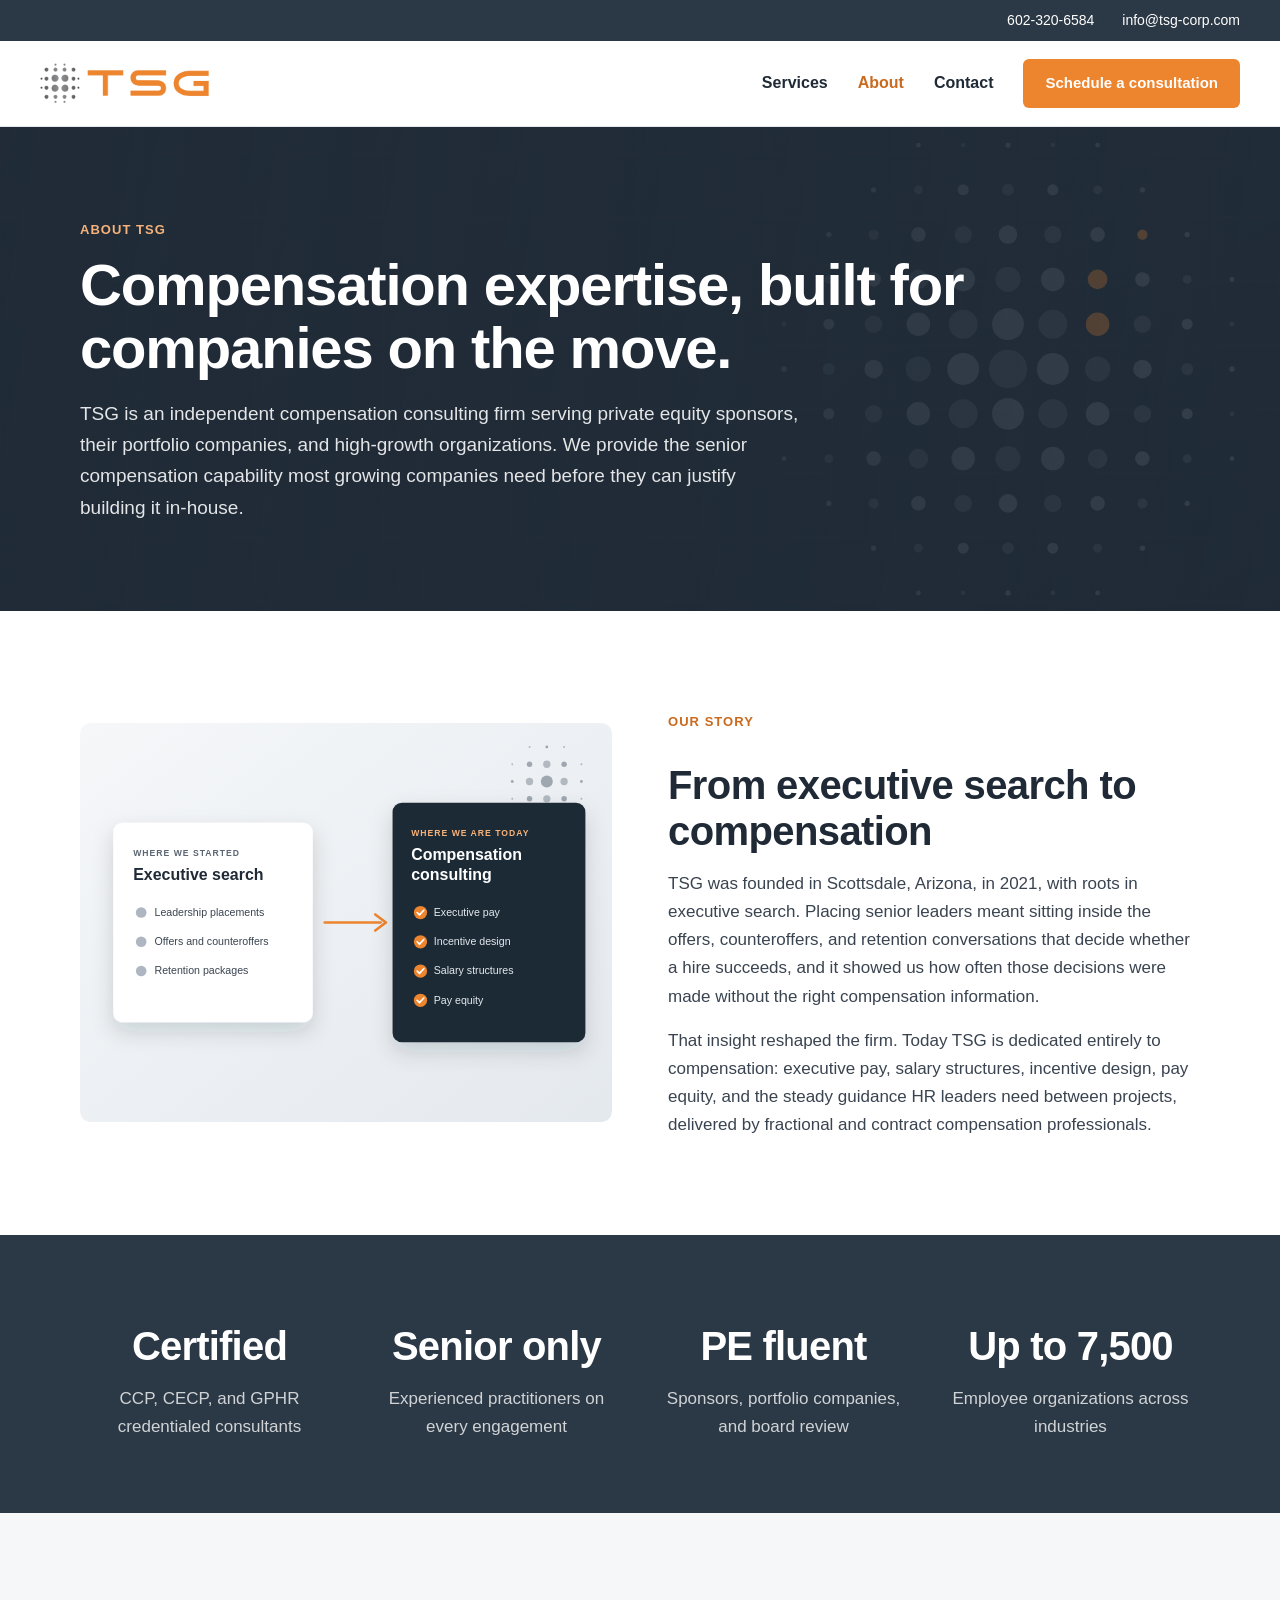
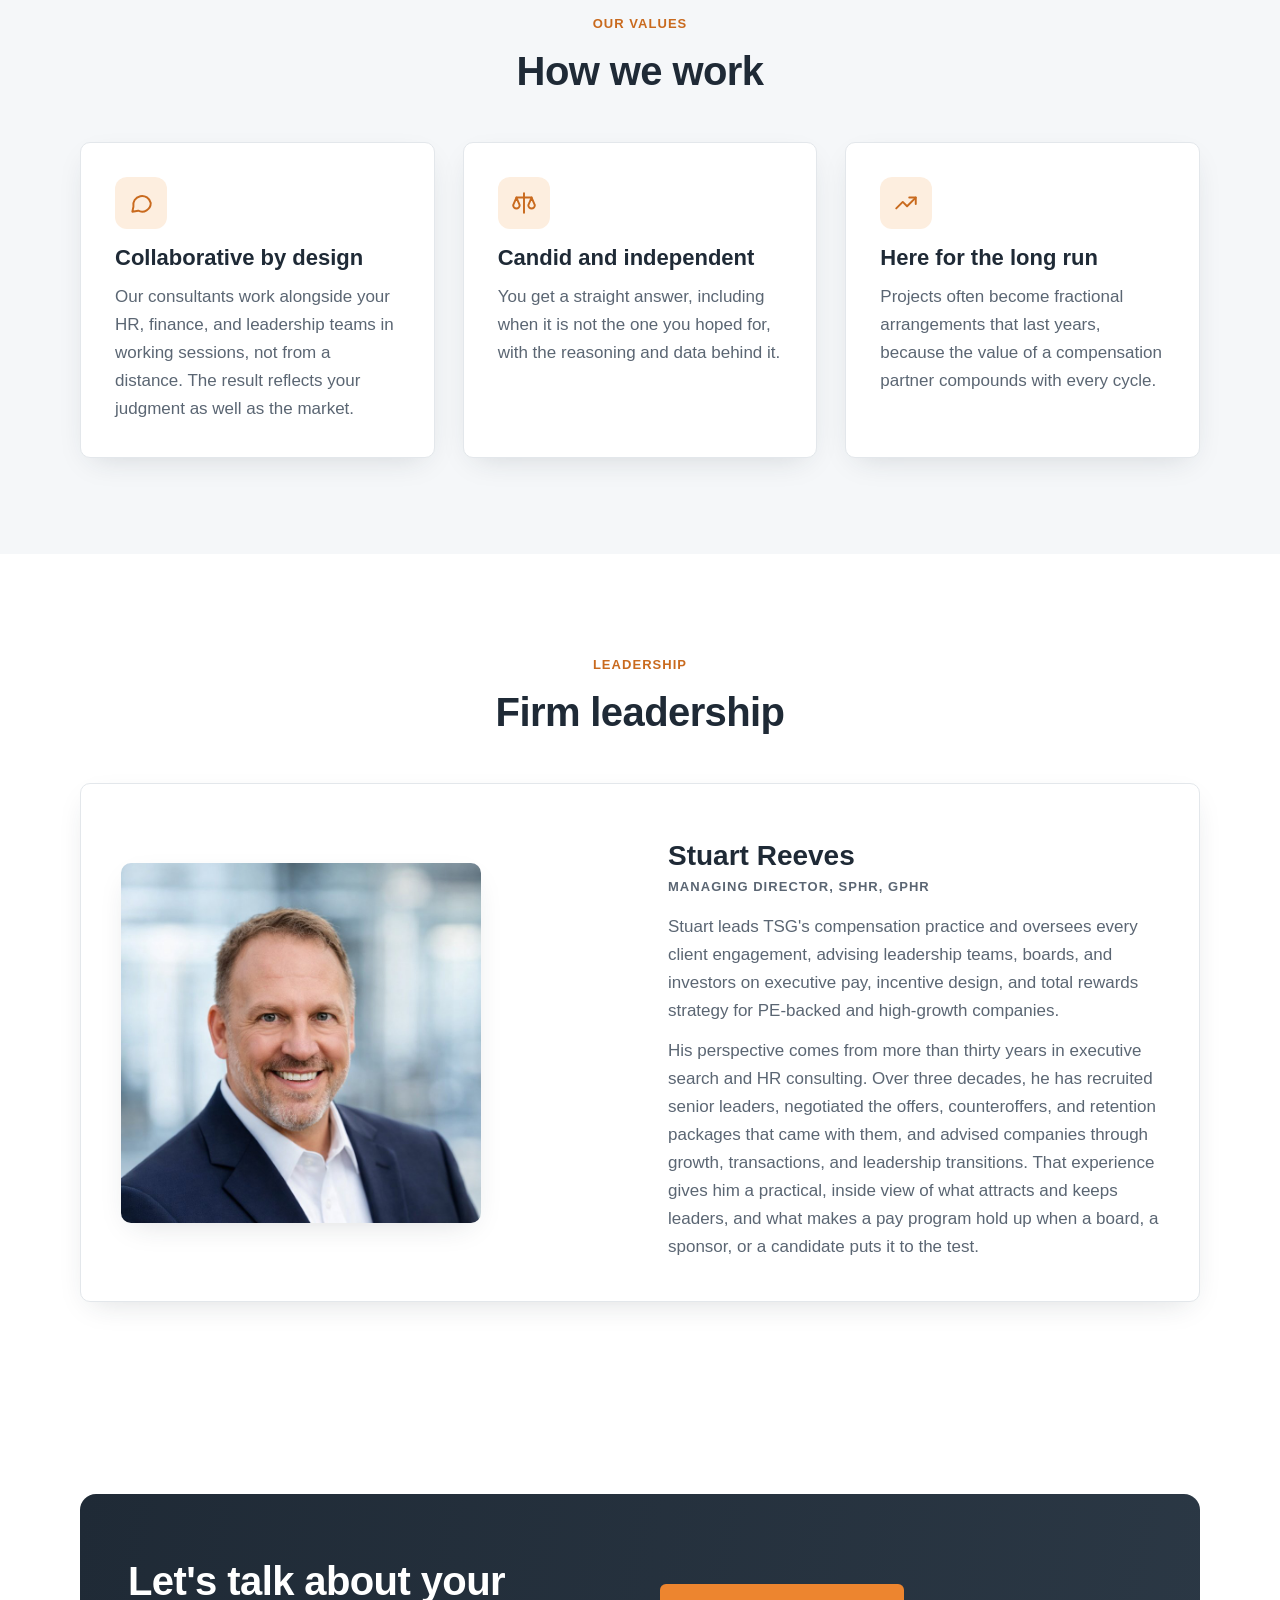
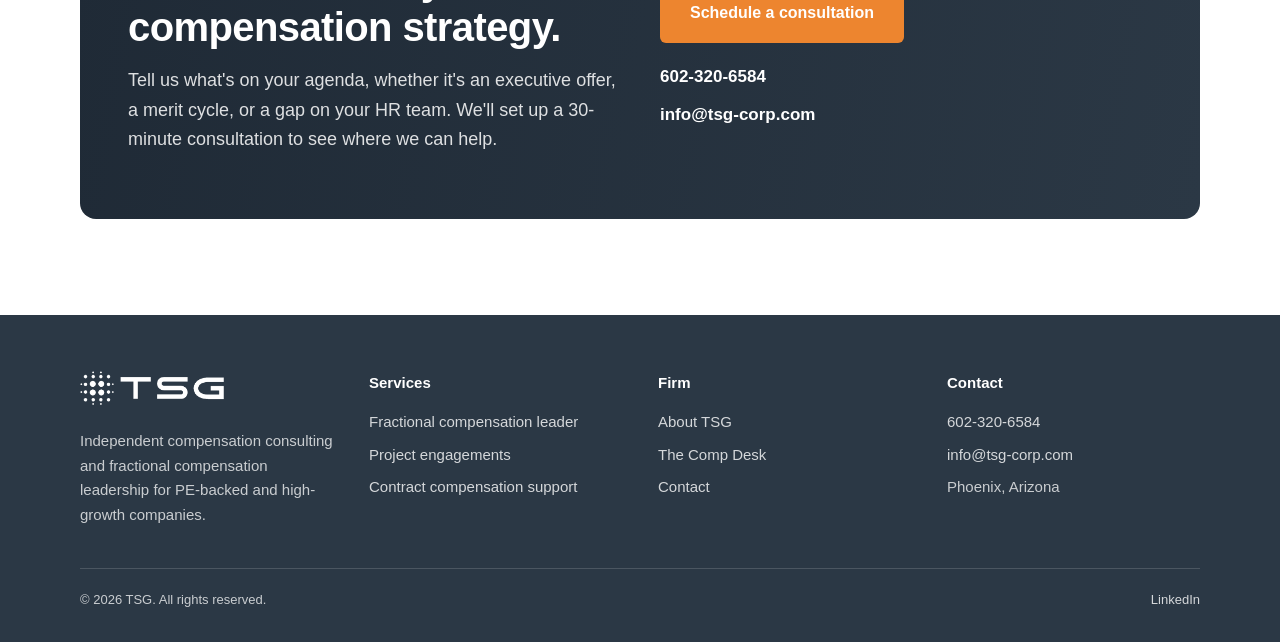
==== commit 378a2904: "Add files via upload" ====
--- a/about.html
+++ b/about.html
@@ -63,9 +63,9 @@
     <img class="photo" src="stuart-reeves.jpg" alt="Stuart Reeves, Managing Director of TSG" style="aspect-ratio:1/1;max-width:360px;height:auto">
     <div class="stack">
       <h3 style="font-size:28px">Stuart Reeves</h3>
-      <p class="eyebrow" style="margin:4px 0 0">Managing Director, CCP, CECP, GPHR</p>
-      <p>Stuart leads TSG's compensation practice. He brings more than thirty years of experience advising leadership teams, boards, and investors on executive talent and pay, including executive compensation design, incentive plans, and total rewards strategy for PE-backed and high-growth companies.</p>
-      <p>He holds the Certified Compensation Professional (CCP), Certified Executive Compensation Professional (CECP), and Global Professional in Human Resources (GPHR) designations, and is a top-ranked HR and compensation consultant on Upwork.</p>
+      <p class="eyebrow" style="margin:4px 0 0">Managing Director, SPHR, GPHR</p>
+      <p>Stuart leads TSG's compensation practice and oversees every client engagement, advising leadership teams, boards, and investors on executive pay, incentive design, and total rewards strategy for PE-backed and high-growth companies.</p>
+      <p>His perspective comes from more than thirty years in executive search and HR consulting. Over three decades, he has recruited senior leaders, negotiated the offers, counteroffers, and retention packages that came with them, and advised companies through growth, transactions, and leadership transitions. That experience gives him a practical, inside view of what attracts and keeps leaders, and what makes a pay program hold up when a board, a sponsor, or a candidate puts it to the test.</p>
     </div>
   </div>
 </div></section>
